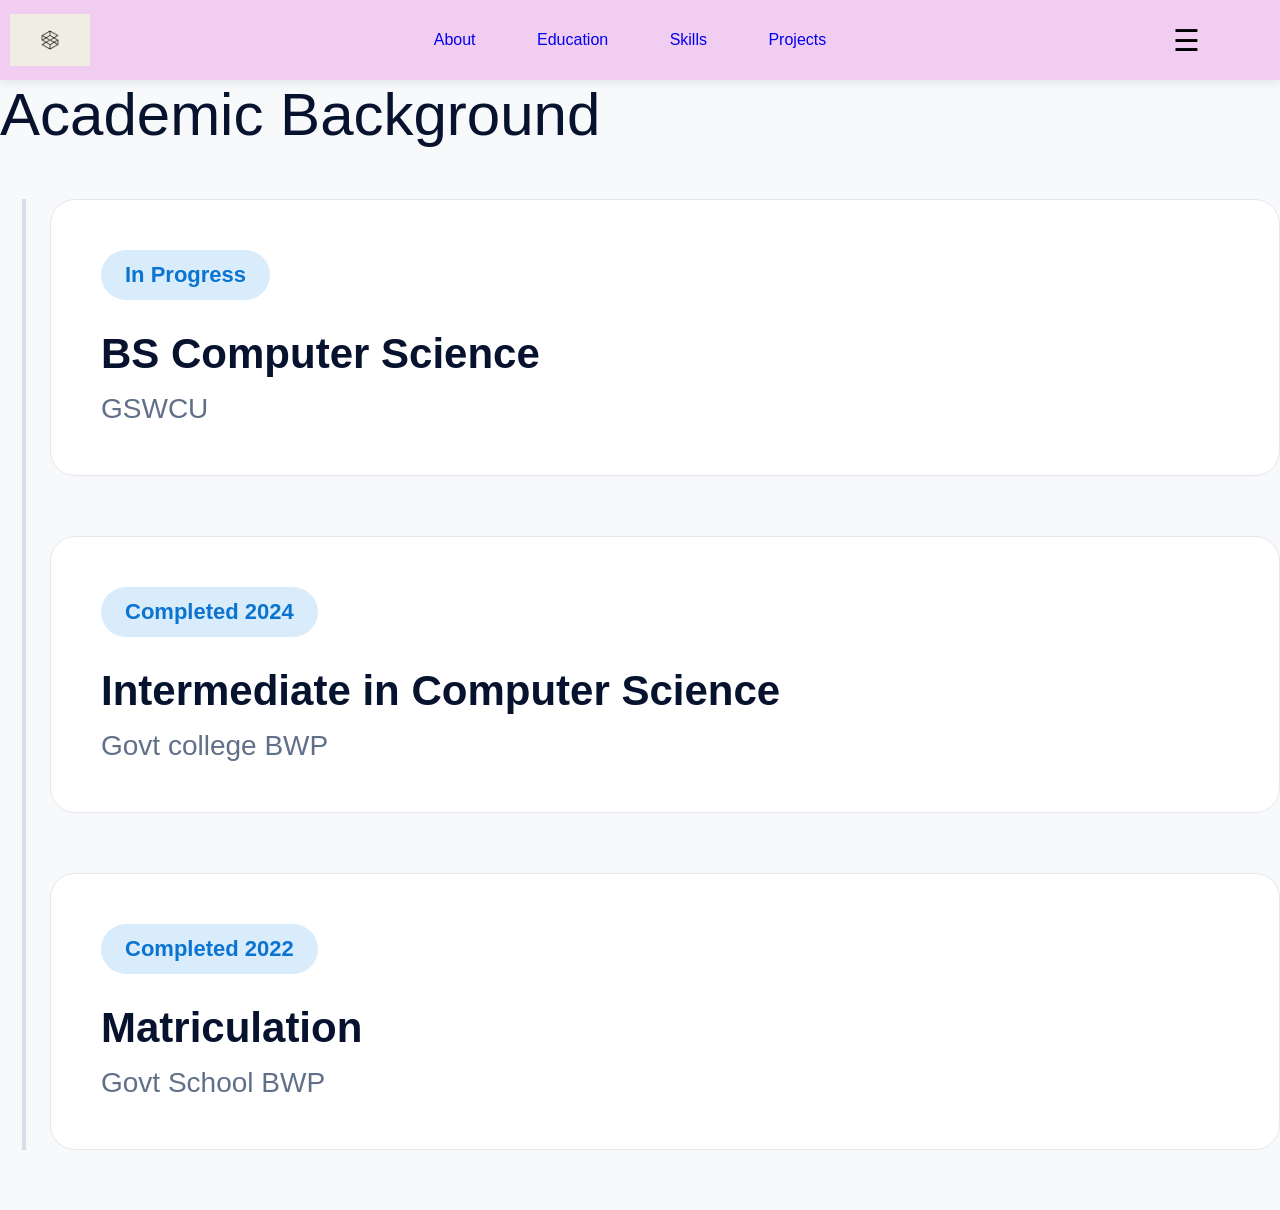
==== education.html @ d9295412 "create a porfolio website using html and css" ====
<!DOCTYPE html>
<html lang="en">
<head>
<meta charset="UTF-8">
<meta name="viewport" content="width=device-width, initial-scale=1.0">
<title>Education</title>
<link rel="stylesheet" href="education.css">
</head>
<body>
      <nav>
    <div class="nav-container">
      <!-- Logo -->
      <div class="logo">
        <img src="logo.jpg" alt="logo">
      </div>
     

      <!-- Navigation Links -->
      <div class="nav-links">
        <a href="index.html">About</a>
        <a href="education.html">Education</a>
        <a href="skills.html">Skills</a>
        <a href="projects.html">Projects</a>
      </div>
       <div class="menu-toggle" onclick="toggleMenu()">
    ☰
</div>
    </div>

</nav>

<section class="education">

    <h1 class="heading">Academic Background</h1>

    <div class="timeline">

        <!-- Education 1 -->
        <div class="edu-card">
            <span class="status">In Progress</span>

            <h2>BS Computer Science</h2>

            <p>GSWCU</p>
        </div>

        <!-- Education 2 -->
        <div class="edu-card">
            <span class="status">Completed 2024</span>

            <h2>Intermediate in Computer Science</h2>

            <p>Govt college BWP</p>
        </div>

        <!-- Education 3 -->
        <div class="edu-card">
            <span class="status">Completed 2022</span>

            <h2>Matriculation</h2>

            <p>Govt School BWP</p>
        </div>

    </div>

</section>

</body>
</html>
---- education.css ----
*{
    margin:0;
    padding:0;
    box-sizing:border-box;
    font-family:Arial, sans-serif;
}

.menu-toggle{
    font-size:30px;
    cursor:pointer;
}
nav{
    background-color:rgb(241, 206, 241);
      box-shadow: 0 2px 10px rgba(0, 0, 0, 0.1);
      position: sticky;
      top: 0;
      z-index: 1000;
    }
    .nav-container{
        max-width: 1200px;
        display: flex;
        height :80px;
        justify-content: space-between;
        align-items: center ;
        text-decoration: none
    
}
.logo{
    margin-left: 10px;
    display: flex;
    align-items:center;
}
.logo img{
    height: 80px;
    width:80px;
    object-fit :contain;
}
.navi-link{
    color: #171414;
    font-weight: 500;
    font-size: 16px;
    transition:color 0.3s ease;
    text-decoration: none;
}
a{
     margin-right: 30px;
    margin-left:   27px;
    text-decoration: none;
}

body{
    background:#f8f9fb;
    padding:0px;
}

/* Heading */

.heading{
    font-size:60px;
    font-weight:500;
    color:#07122f;
    margin-bottom:50px;
}

/* Timeline */

.timeline{
    position:relative;
    margin-left:50px;
}

/* Vertical line */

.timeline::before{
    content:"";
    position:absolute;
    left:-28px;
    top:0;
    width:4px;
    height:100%;
    background:#d8dee8;
}

/* Circle */

.edu-card{
    position:relative;
    background:white;
    padding:50px;
    margin-bottom:60px;
    border-radius:25px;
    border:1px solid #e4e7ed;
    transition:0.4s ease;
}

/* Timeline Dot */

.edu-card::before{
    content:"";
    position:absolute;
    width:18px;
    height:18px;
    background:#0b74d1;
    border:5px solid #eef3fa;
    border-radius:50%;
    left:-88px;
    top:60px;
}

/* Hover Animation */

.edu-card:hover{
    transform:translateY(-10px);
    box-shadow:0 15px 30px rgba(0,0,0,0.15);
}

/* Status Badge */

.status{
    display:inline-block;
    background:#d8ecfb;
    color:#0b74d1;
    padding:12px 24px;
    border-radius:30px;
    font-size:22px;
    font-weight:bold;
    margin-bottom:30px;
}

.edu-card h2{
    font-size:42px;
    color:#07122f;
    margin-bottom:15px;
}

.edu-card p{
    font-size:28px;
    color:#617089;
}

/* Responsive */

@media(max-width:768px){

    .heading{
        font-size:40px;
    }

    .edu-card{
        padding:30px;
    }

    .edu-card h2{
        font-size:28px;
    }

    .edu-card p{
        font-size:20px;
    }

    .status{
        font-size:16px;
    }
}
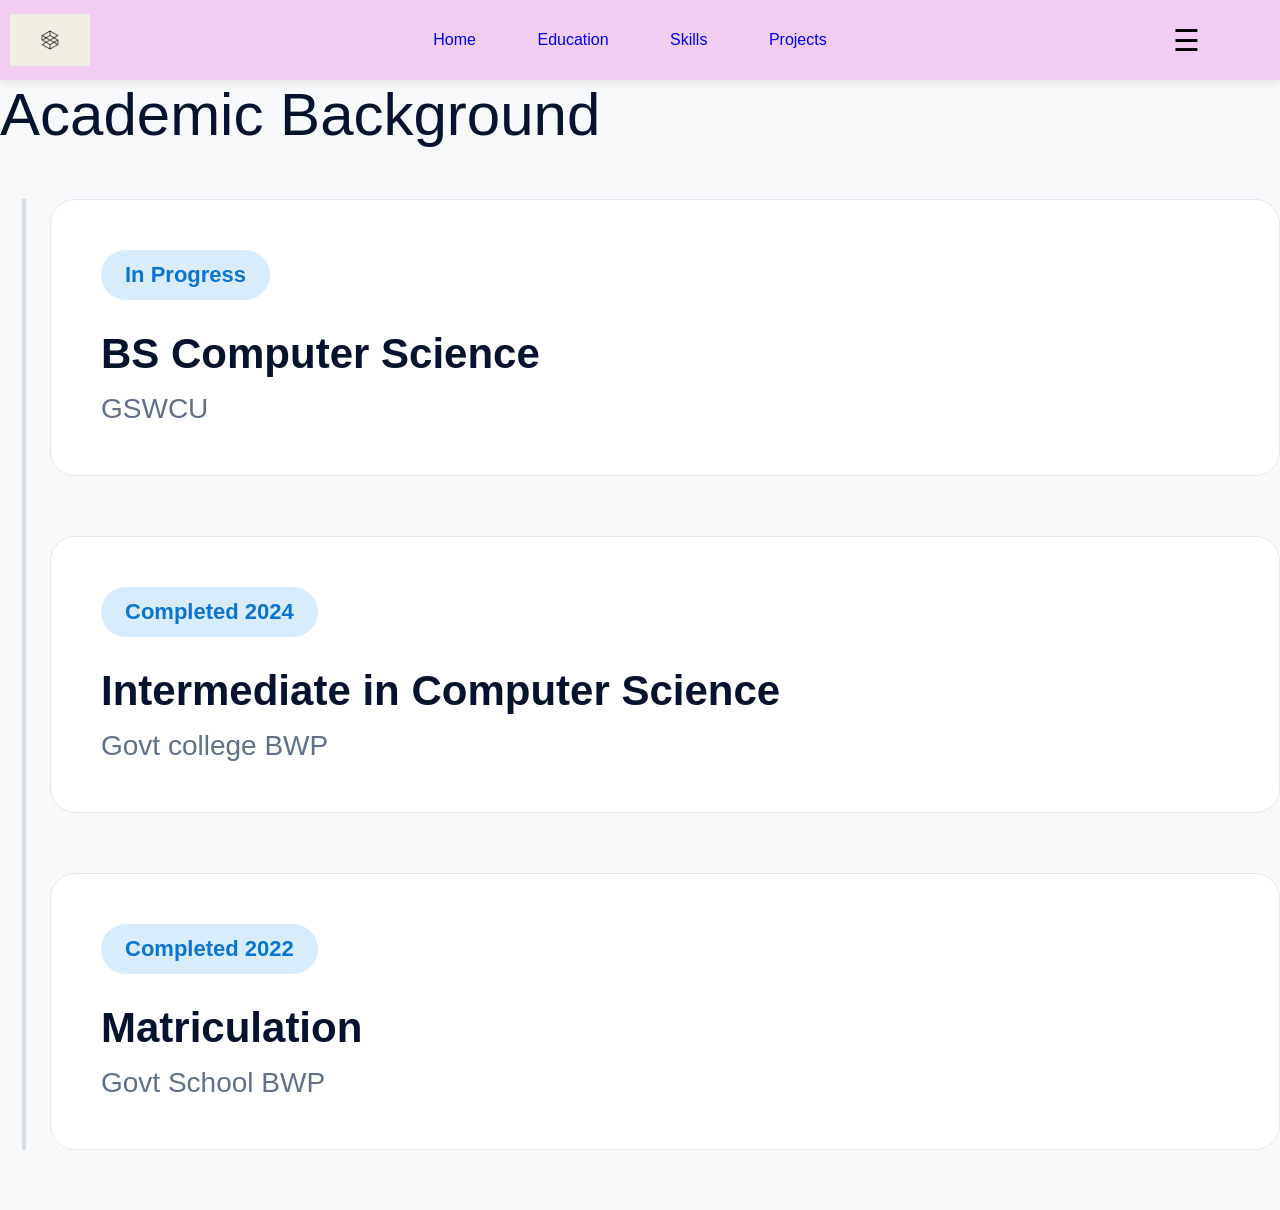
==== commit 06dfa2e8: "replace a tag element body content" ====
--- a/education.html
+++ b/education.html
@@ -17,7 +17,7 @@
 
       <!-- Navigation Links -->
       <div class="nav-links">
-        <a href="index.html">About</a>
+        <a href="index.html">Home</a>
         <a href="education.html">Education</a>
         <a href="skills.html">Skills</a>
         <a href="projects.html">Projects</a>
